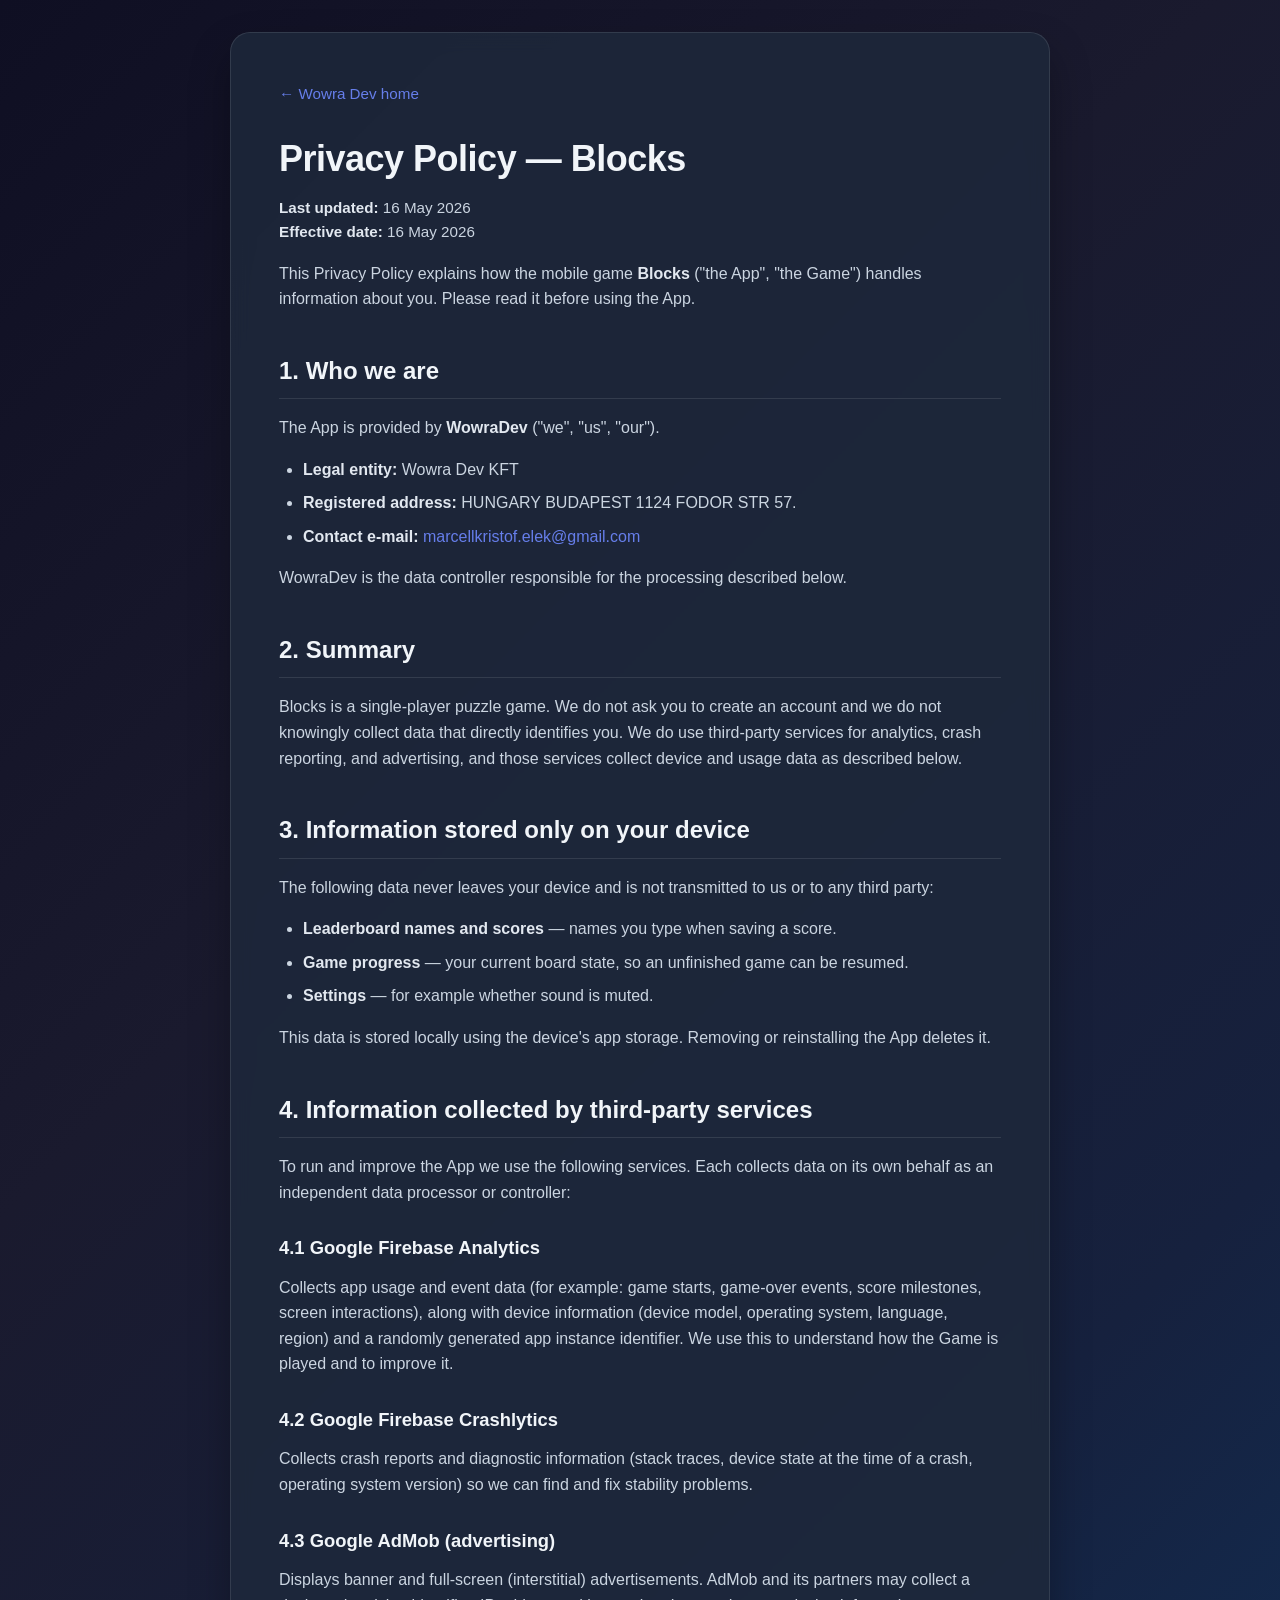
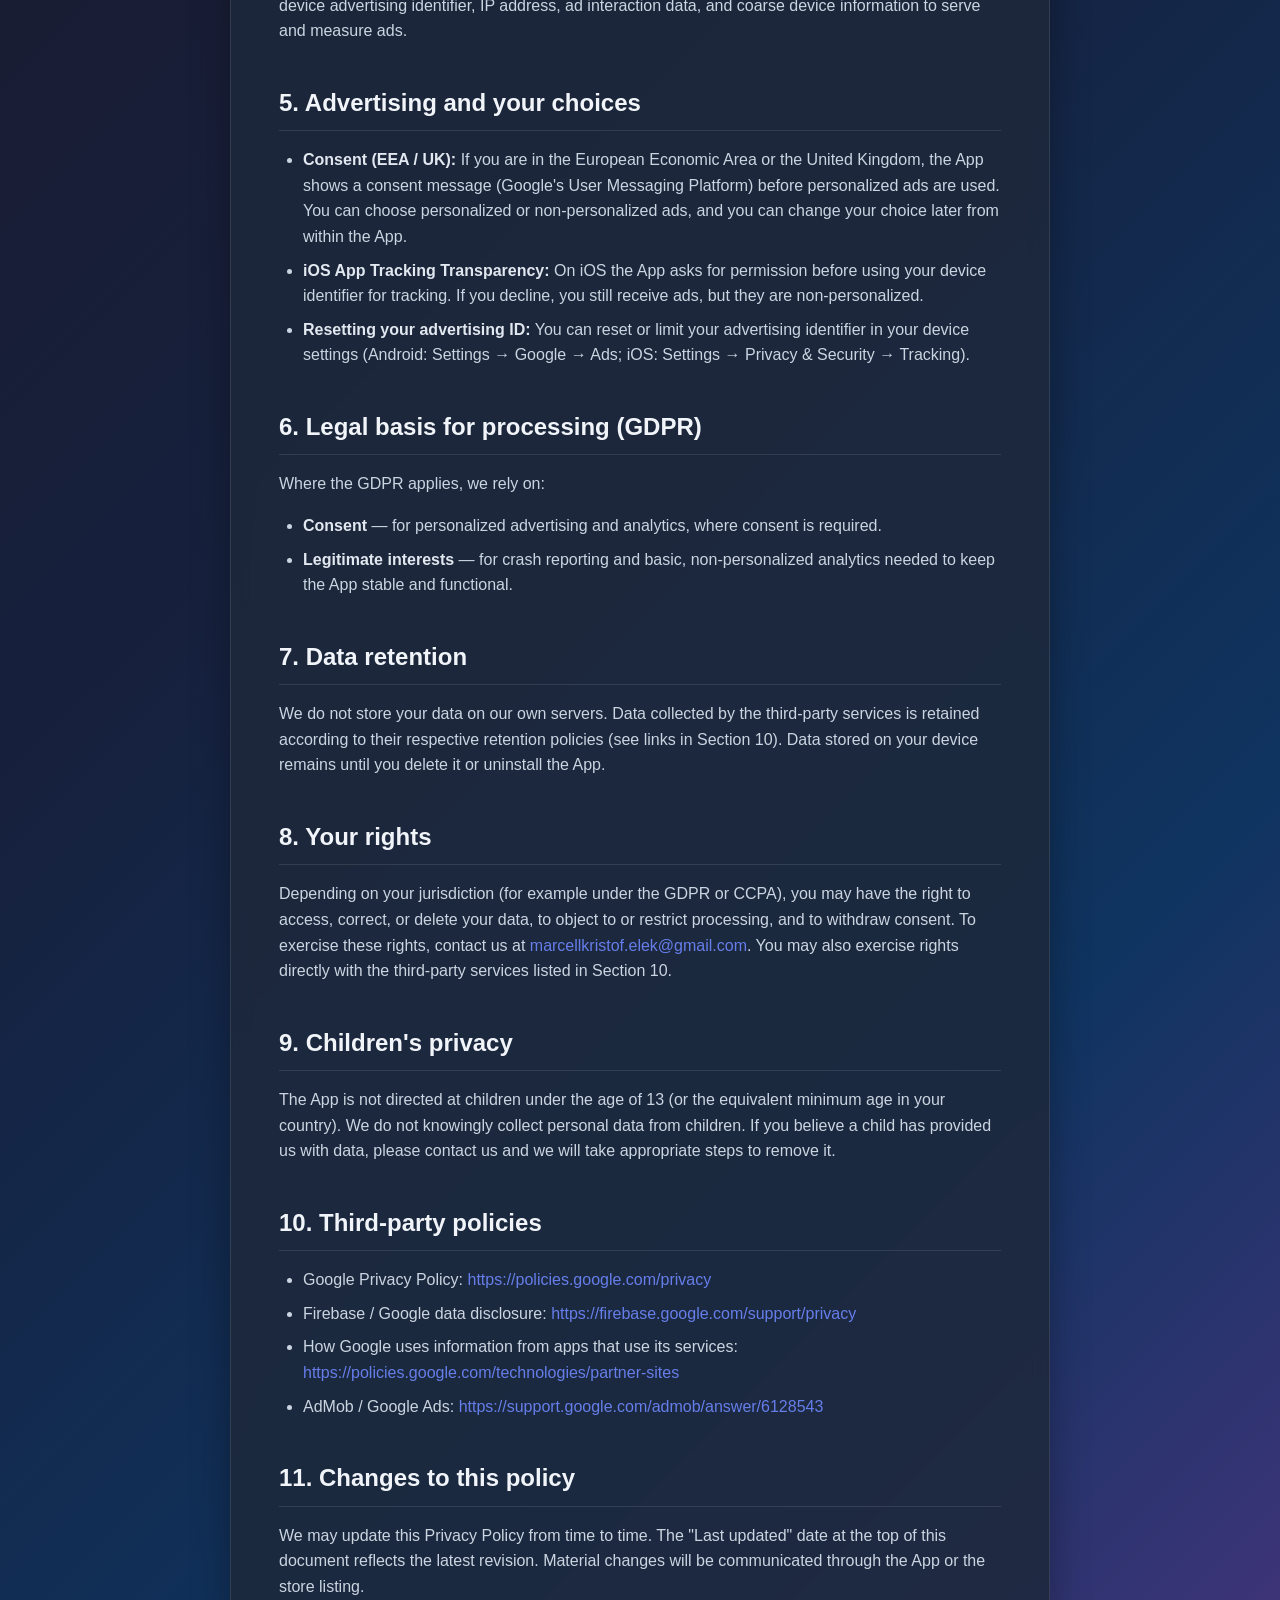
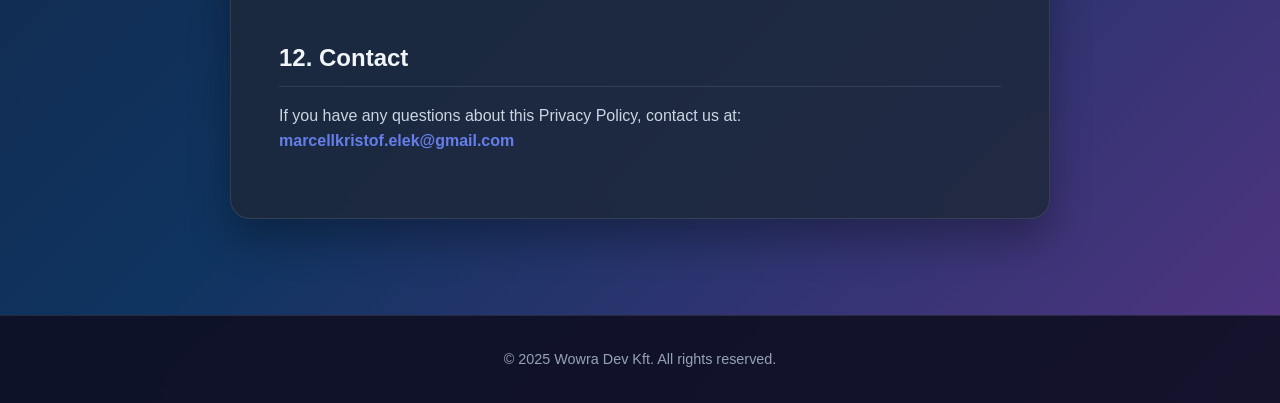
==== privacy/index.html @ 829a60f2 "Add Blocks privacy policy page at /privacy/ Co-Authored-By: Claude Opus 4.7 (1M context) <noreply@an" ====
<!DOCTYPE html>
<html lang="en">
<head>
    <meta charset="UTF-8">
    <meta name="viewport" content="width=device-width, initial-scale=1.0">
    <title>Privacy Policy — Blocks | Wowra Dev</title>
    <meta name="description" content="Privacy Policy for Blocks, a single-player block puzzle game by WowraDev.">
    <link rel="stylesheet" href="../styles.css">
</head>
<body>
    <main class="container">
        <article class="legal">
            <a href="../" class="back-link">&larr; Wowra Dev home</a>

            <h1>Privacy Policy — Blocks</h1>
            <p class="policy-meta">
                <span><strong>Last updated:</strong> 16 May 2026</span>
                <span><strong>Effective date:</strong> 16 May 2026</span>
            </p>

            <p>This Privacy Policy explains how the mobile game <strong>Blocks</strong> ("the App", "the Game") handles information about you. Please read it before using the App.</p>

            <section>
                <h2>1. Who we are</h2>
                <p>The App is provided by <strong>WowraDev</strong> ("we", "us", "our").</p>
                <ul>
                    <li><strong>Legal entity:</strong> Wowra Dev KFT</li>
                    <li><strong>Registered address:</strong> HUNGARY BUDAPEST 1124 FODOR STR 57.</li>
                    <li><strong>Contact e-mail:</strong> <a href="mailto:marcellkristof.elek@gmail.com">marcellkristof.elek@gmail.com</a></li>
                </ul>
                <p>WowraDev is the data controller responsible for the processing described below.</p>
            </section>

            <section>
                <h2>2. Summary</h2>
                <p>Blocks is a single-player puzzle game. We do not ask you to create an account and we do not knowingly collect data that directly identifies you. We do use third-party services for analytics, crash reporting, and advertising, and those services collect device and usage data as described below.</p>
            </section>

            <section>
                <h2>3. Information stored only on your device</h2>
                <p>The following data never leaves your device and is not transmitted to us or to any third party:</p>
                <ul>
                    <li><strong>Leaderboard names and scores</strong> — names you type when saving a score.</li>
                    <li><strong>Game progress</strong> — your current board state, so an unfinished game can be resumed.</li>
                    <li><strong>Settings</strong> — for example whether sound is muted.</li>
                </ul>
                <p>This data is stored locally using the device's app storage. Removing or reinstalling the App deletes it.</p>
            </section>

            <section>
                <h2>4. Information collected by third-party services</h2>
                <p>To run and improve the App we use the following services. Each collects data on its own behalf as an independent data processor or controller:</p>

                <h3>4.1 Google Firebase Analytics</h3>
                <p>Collects app usage and event data (for example: game starts, game-over events, score milestones, screen interactions), along with device information (device model, operating system, language, region) and a randomly generated app instance identifier. We use this to understand how the Game is played and to improve it.</p>

                <h3>4.2 Google Firebase Crashlytics</h3>
                <p>Collects crash reports and diagnostic information (stack traces, device state at the time of a crash, operating system version) so we can find and fix stability problems.</p>

                <h3>4.3 Google AdMob (advertising)</h3>
                <p>Displays banner and full-screen (interstitial) advertisements. AdMob and its partners may collect a device advertising identifier, IP address, ad interaction data, and coarse device information to serve and measure ads.</p>
            </section>

            <section>
                <h2>5. Advertising and your choices</h2>
                <ul>
                    <li><strong>Consent (EEA / UK):</strong> If you are in the European Economic Area or the United Kingdom, the App shows a consent message (Google's User Messaging Platform) before personalized ads are used. You can choose personalized or non-personalized ads, and you can change your choice later from within the App.</li>
                    <li><strong>iOS App Tracking Transparency:</strong> On iOS the App asks for permission before using your device identifier for tracking. If you decline, you still receive ads, but they are non-personalized.</li>
                    <li><strong>Resetting your advertising ID:</strong> You can reset or limit your advertising identifier in your device settings (Android: Settings → Google → Ads; iOS: Settings → Privacy &amp; Security → Tracking).</li>
                </ul>
            </section>

            <section>
                <h2>6. Legal basis for processing (GDPR)</h2>
                <p>Where the GDPR applies, we rely on:</p>
                <ul>
                    <li><strong>Consent</strong> — for personalized advertising and analytics, where consent is required.</li>
                    <li><strong>Legitimate interests</strong> — for crash reporting and basic, non-personalized analytics needed to keep the App stable and functional.</li>
                </ul>
            </section>

            <section>
                <h2>7. Data retention</h2>
                <p>We do not store your data on our own servers. Data collected by the third-party services is retained according to their respective retention policies (see links in Section 10). Data stored on your device remains until you delete it or uninstall the App.</p>
            </section>

            <section>
                <h2>8. Your rights</h2>
                <p>Depending on your jurisdiction (for example under the GDPR or CCPA), you may have the right to access, correct, or delete your data, to object to or restrict processing, and to withdraw consent. To exercise these rights, contact us at <a href="mailto:marcellkristof.elek@gmail.com">marcellkristof.elek@gmail.com</a>. You may also exercise rights directly with the third-party services listed in Section 10.</p>
            </section>

            <section>
                <h2>9. Children's privacy</h2>
                <p>The App is not directed at children under the age of 13 (or the equivalent minimum age in your country). We do not knowingly collect personal data from children. If you believe a child has provided us with data, please contact us and we will take appropriate steps to remove it.</p>
            </section>

            <section>
                <h2>10. Third-party policies</h2>
                <ul>
                    <li>Google Privacy Policy: <a href="https://policies.google.com/privacy" target="_blank" rel="noopener">https://policies.google.com/privacy</a></li>
                    <li>Firebase / Google data disclosure: <a href="https://firebase.google.com/support/privacy" target="_blank" rel="noopener">https://firebase.google.com/support/privacy</a></li>
                    <li>How Google uses information from apps that use its services: <a href="https://policies.google.com/technologies/partner-sites" target="_blank" rel="noopener">https://policies.google.com/technologies/partner-sites</a></li>
                    <li>AdMob / Google Ads: <a href="https://support.google.com/admob/answer/6128543" target="_blank" rel="noopener">https://support.google.com/admob/answer/6128543</a></li>
                </ul>
            </section>

            <section>
                <h2>11. Changes to this policy</h2>
                <p>We may update this Privacy Policy from time to time. The "Last updated" date at the top of this document reflects the latest revision. Material changes will be communicated through the App or the store listing.</p>
            </section>

            <section>
                <h2>12. Contact</h2>
                <p>If you have any questions about this Privacy Policy, contact us at:<br>
                <strong><a href="mailto:marcellkristof.elek@gmail.com">marcellkristof.elek@gmail.com</a></strong></p>
            </section>
        </article>
    </main>

    <footer class="footer">
        <p>&copy; 2025 Wowra Dev Kft. All rights reserved.</p>
    </footer>
</body>
</html>
---- styles.css ----
/* Reset and base styles */
* {
    margin: 0;
    padding: 0;
    box-sizing: border-box;
}

body {
    font-family: -apple-system, BlinkMacSystemFont, 'Segoe UI', Roboto, Oxygen, Ubuntu, Cantarell, sans-serif;
    background: linear-gradient(135deg, #0f0f23 0%, #1a1a2e 25%, #16213e 50%, #0f3460 75%, #533483 100%);
    min-height: 100vh;
    color: #e2e8f0;
    line-height: 1.6;
}

.container {
    max-width: 1200px;
    margin: 0 auto;
    padding: 2rem;
}

.logo-container {
    background: rgba(30, 41, 59, 0.9);
    padding: 3rem 2rem;
    border-radius: 20px;
    box-shadow: 0 20px 40px rgba(0, 0, 0, 0.3);
    backdrop-filter: blur(10px);
    max-width: 500px;
    margin: 0 auto;
}

.logo {
    width: 120px;
    height: 120px;
    margin-bottom: 1.5rem;
    border-radius: 50%;
    object-fit: contain;
    background: #334155;
    padding: 20px;
    box-shadow: 0 8px 16px rgba(0, 0, 0, 0.3);
}

h1 {
    font-size: 2.5rem;
    font-weight: 700;
    color: #f1f5f9;
    margin-bottom: 0.5rem;
    letter-spacing: -0.5px;
}

.tagline {
    font-size: 1.1rem;
    color: #94a3b8;
    font-weight: 400;
    margin-top: 0.5rem;
}

/* Responsive design */
@media (max-width: 768px) {
    .container {
        padding: 1rem;
    }
    
    .logo-container {
        padding: 2rem 1.5rem;
        margin: 1rem;
    }
    
    h1 {
        font-size: 2rem;
    }
    
    .logo {
        width: 100px;
        height: 100px;
    }
}

@media (max-width: 480px) {
    h1 {
        font-size: 1.75rem;
    }
    
    .tagline {
        font-size: 1rem;
    }
    
    .logo {
        width: 80px;
        height: 80px;
        padding: 15px;
    }
}

/* Hero Section */
.hero {
    text-align: center;
    margin-bottom: 4rem;
}

.hero-description {
    font-size: 1.2rem;
    color: #cbd5e1;
    margin: 1.5rem 0 2rem 0;
    max-width: 600px;
    margin-left: auto;
    margin-right: auto;
}

.cta-buttons {
    display: flex;
    gap: 1rem;
    justify-content: center;
    flex-wrap: wrap;
    margin-top: 2rem;
}

.btn {
    padding: 12px 24px;
    border: none;
    border-radius: 8px;
    font-size: 1rem;
    font-weight: 600;
    cursor: pointer;
    transition: all 0.3s ease;
    text-decoration: none;
    display: inline-block;
}

.btn-primary {
    background: linear-gradient(135deg, #667eea 0%, #764ba2 100%);
    color: white;
}

.btn-primary:hover {
    transform: translateY(-2px);
    box-shadow: 0 8px 20px rgba(102, 126, 234, 0.4);
}

.btn-secondary {
    background: transparent;
    color: #e2e8f0;
    border: 2px solid #e2e8f0;
}

.btn-secondary:hover {
    background: #e2e8f0;
    color: #1a1a2e;
    transform: translateY(-2px);
}

/* Services Section */
.services {
    margin: 4rem 0;
    text-align: center;
}

.services h2 {
    font-size: 2.5rem;
    color: #f1f5f9;
    margin-bottom: 3rem;
    font-weight: 700;
}

.services-grid {
    display: grid;
    grid-template-columns: repeat(auto-fit, minmax(280px, 1fr));
    gap: 2rem;
    margin-top: 2rem;
}

.service-card {
    background: rgba(30, 41, 59, 0.8);
    padding: 2rem;
    border-radius: 16px;
    border: 1px solid rgba(255, 255, 255, 0.1);
    transition: all 0.3s ease;
    backdrop-filter: blur(10px);
}

.service-card:hover {
    transform: translateY(-5px);
    box-shadow: 0 20px 40px rgba(0, 0, 0, 0.3);
    border-color: rgba(102, 126, 234, 0.5);
}

.service-icon {
    font-size: 3rem;
    margin-bottom: 1rem;
}

.service-card h3 {
    color: #f1f5f9;
    font-size: 1.5rem;
    margin-bottom: 1rem;
    font-weight: 600;
}

.service-card p {
    color: #94a3b8;
    line-height: 1.6;
}

/* About Section */
.about {
    margin: 4rem 0;
    text-align: center;
}

.about h2 {
    font-size: 2.5rem;
    color: #f1f5f9;
    margin-bottom: 3rem;
    font-weight: 700;
}

.about-content {
    display: grid;
    grid-template-columns: 1fr 1fr;
    gap: 3rem;
    align-items: center;
    text-align: left;
}

.about-text p {
    color: #cbd5e1;
    font-size: 1.1rem;
    margin-bottom: 1.5rem;
    line-height: 1.7;
}

.stats {
    display: flex;
    flex-direction: column;
    gap: 2rem;
}

.stat {
    text-align: center;
    padding: 1.5rem;
    background: rgba(30, 41, 59, 0.8);
    border-radius: 12px;
    border: 1px solid rgba(255, 255, 255, 0.1);
}

.stat h3 {
    font-size: 2.5rem;
    color: #667eea;
    font-weight: 700;
    margin-bottom: 0.5rem;
}

.stat p {
    color: #94a3b8;
    font-size: 1rem;
}

/* Contact Section */
.contact {
    margin: 4rem 0;
    text-align: center;
}

.contact h2 {
    font-size: 2.5rem;
    color: #f1f5f9;
    margin-bottom: 1rem;
    font-weight: 700;
}

.contact-description {
    color: #cbd5e1;
    font-size: 1.2rem;
    margin-bottom: 3rem;
    max-width: 600px;
    margin-left: auto;
    margin-right: auto;
}

.contact-info {
    display: grid;
    grid-template-columns: repeat(auto-fit, minmax(250px, 1fr));
    gap: 2rem;
    margin-top: 2rem;
}

.contact-item {
    display: flex;
    align-items: center;
    gap: 1rem;
    padding: 1.5rem;
    background: rgba(30, 41, 59, 0.8);
    border-radius: 12px;
    border: 1px solid rgba(255, 255, 255, 0.1);
    text-align: left;
    transition: all 0.3s ease;
}

.contact-item:hover {
    transform: translateY(-3px);
    box-shadow: 0 10px 25px rgba(0, 0, 0, 0.2);
}

.contact-icon {
    font-size: 2rem;
    min-width: 60px;
    text-align: center;
}

.contact-item h4 {
    color: #f1f5f9;
    font-size: 1.2rem;
    margin-bottom: 0.5rem;
    font-weight: 600;
}

.contact-item p {
    color: #94a3b8;
    margin: 0;
}

/* Responsive Design Updates */
@media (max-width: 768px) {
    .about-content {
        grid-template-columns: 1fr;
        text-align: center;
    }
    
    .stats {
        flex-direction: row;
        justify-content: space-around;
    }
    
    .cta-buttons {
        flex-direction: column;
        align-items: center;
    }
    
    .btn {
        width: 200px;
    }
    
    .services h2,
    .about h2,
    .contact h2 {
        font-size: 2rem;
    }
}

@media (max-width: 480px) {
    .stats {
        flex-direction: column;
    }
    
    .contact-info {
        grid-template-columns: 1fr;
    }
    
    .contact-item {
        text-align: center;
        flex-direction: column;
    }
}

/* Footer */
.footer {
    background: rgba(15, 15, 35, 0.9);
    border-top: 1px solid rgba(255, 255, 255, 0.1);
    padding: 2rem 0;
    text-align: center;
    margin-top: 4rem;
    backdrop-filter: blur(10px);
}

.footer p {
    color: #94a3b8;
    font-size: 0.9rem;
    margin: 0;
}

/* Legal / Privacy Policy page */
.legal {
    max-width: 820px;
    margin: 0 auto;
    background: rgba(30, 41, 59, 0.85);
    padding: 3rem;
    border-radius: 20px;
    border: 1px solid rgba(255, 255, 255, 0.1);
    box-shadow: 0 20px 40px rgba(0, 0, 0, 0.3);
    backdrop-filter: blur(10px);
}

.back-link {
    display: inline-block;
    margin-bottom: 1.5rem;
    color: #94a3b8;
    font-size: 0.95rem;
    text-decoration: none;
    transition: color 0.3s ease;
}

.back-link:hover {
    color: #667eea;
}

.legal h1 {
    font-size: 2.25rem;
    margin-bottom: 0.5rem;
}

.policy-meta {
    color: #94a3b8;
    font-size: 0.95rem;
    margin-bottom: 2rem;
}

.policy-meta span {
    display: block;
}

.legal h2 {
    color: #f1f5f9;
    font-size: 1.5rem;
    font-weight: 600;
    margin: 2.5rem 0 1rem;
    padding-bottom: 0.5rem;
    border-bottom: 1px solid rgba(255, 255, 255, 0.1);
}

.legal h3 {
    color: #f1f5f9;
    font-size: 1.15rem;
    font-weight: 600;
    margin: 1.75rem 0 0.75rem;
}

.legal p {
    color: #cbd5e1;
    margin-bottom: 1rem;
}

.legal ul {
    margin: 0 0 1rem 1.5rem;
    color: #cbd5e1;
}

.legal li {
    margin-bottom: 0.5rem;
}

.legal strong {
    color: #e2e8f0;
}

.legal a {
    color: #667eea;
    text-decoration: none;
    word-break: break-word;
}

.legal a:hover {
    text-decoration: underline;
}

@media (max-width: 768px) {
    .legal {
        padding: 2rem 1.5rem;
    }

    .legal h1 {
        font-size: 1.75rem;
    }
}
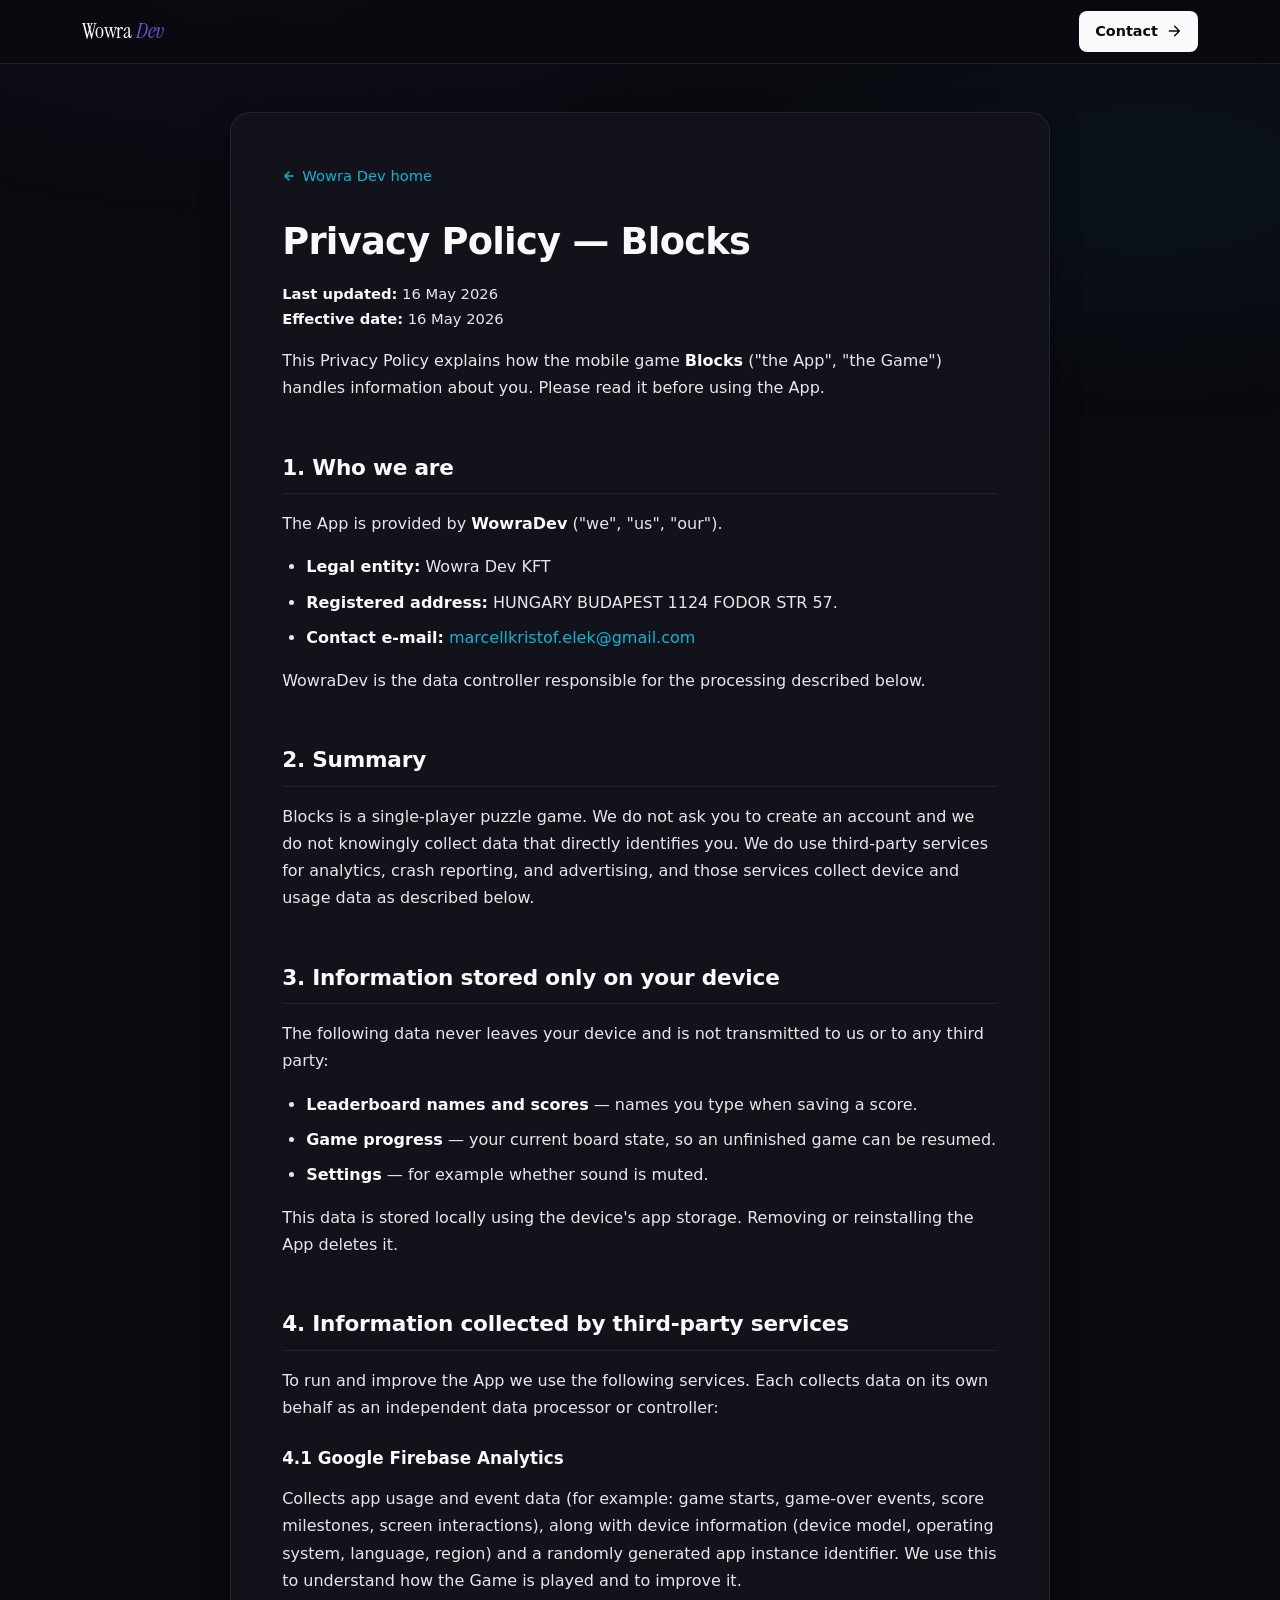
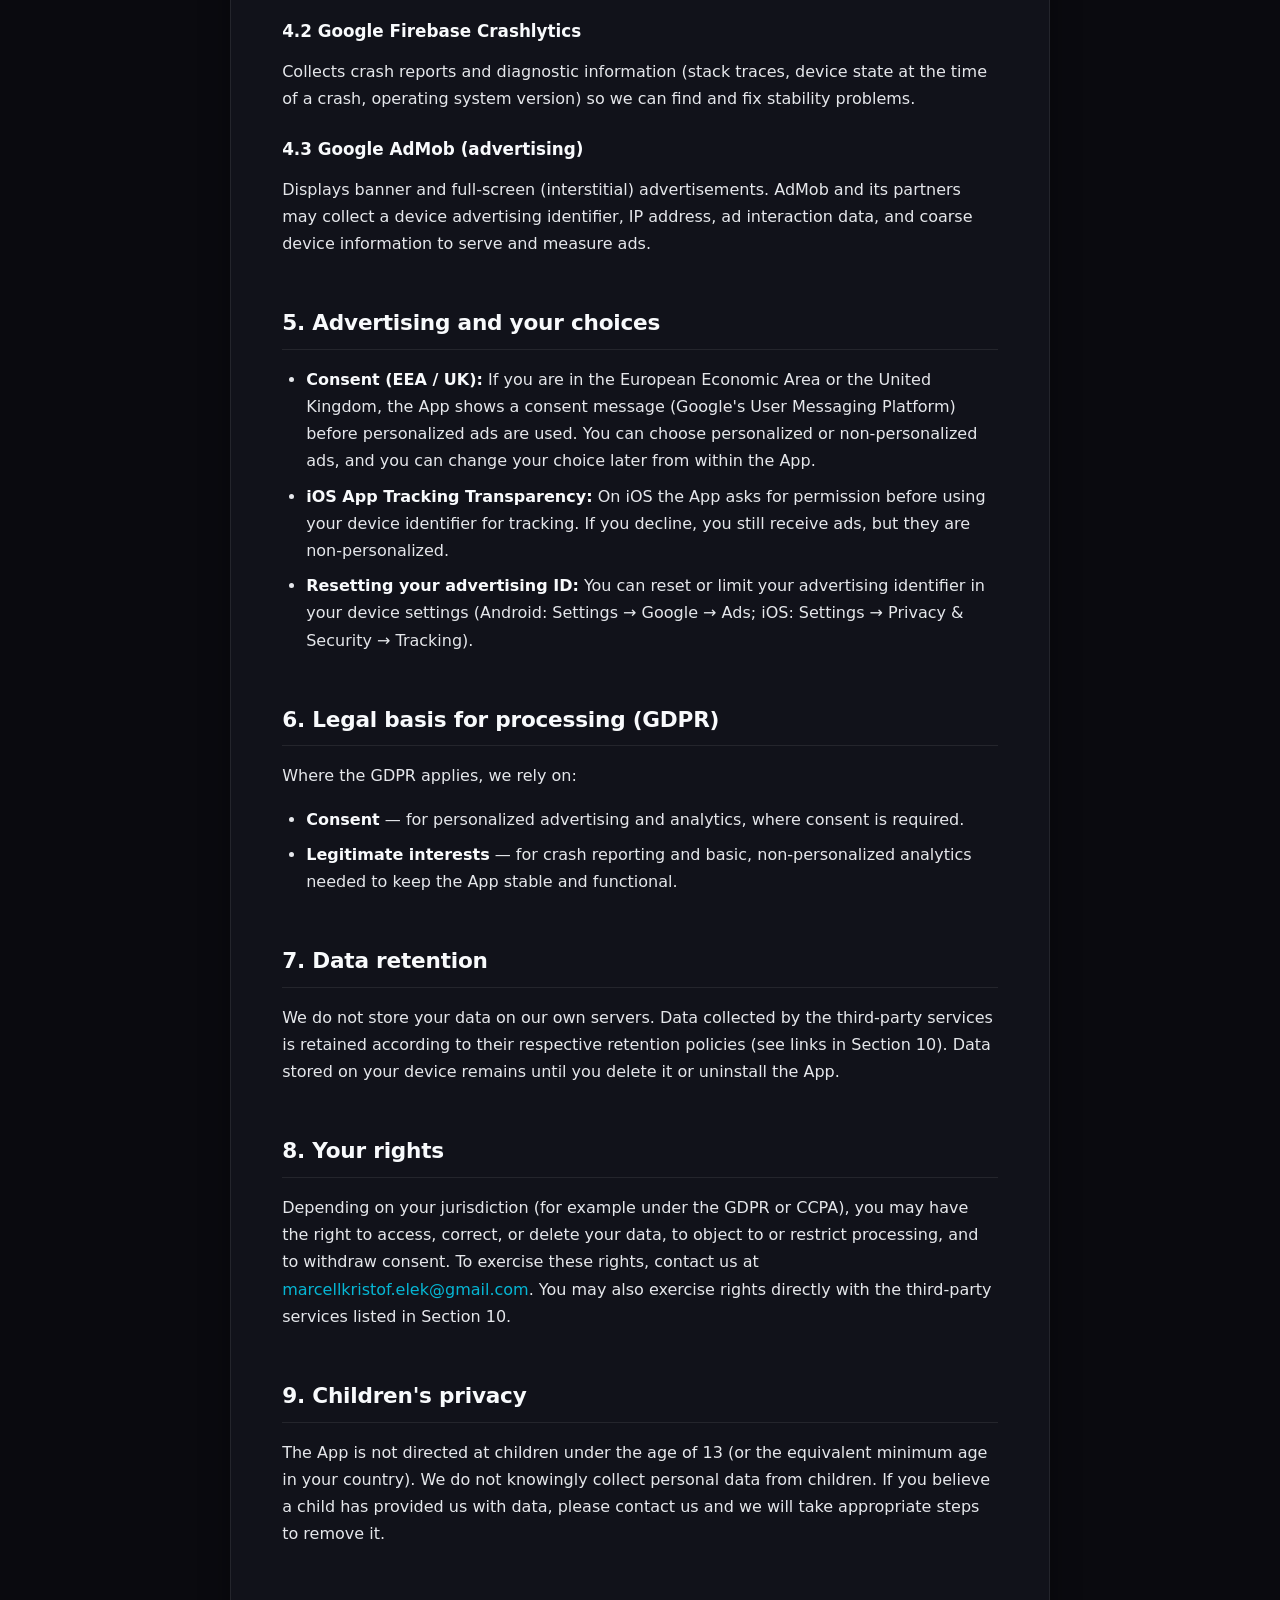
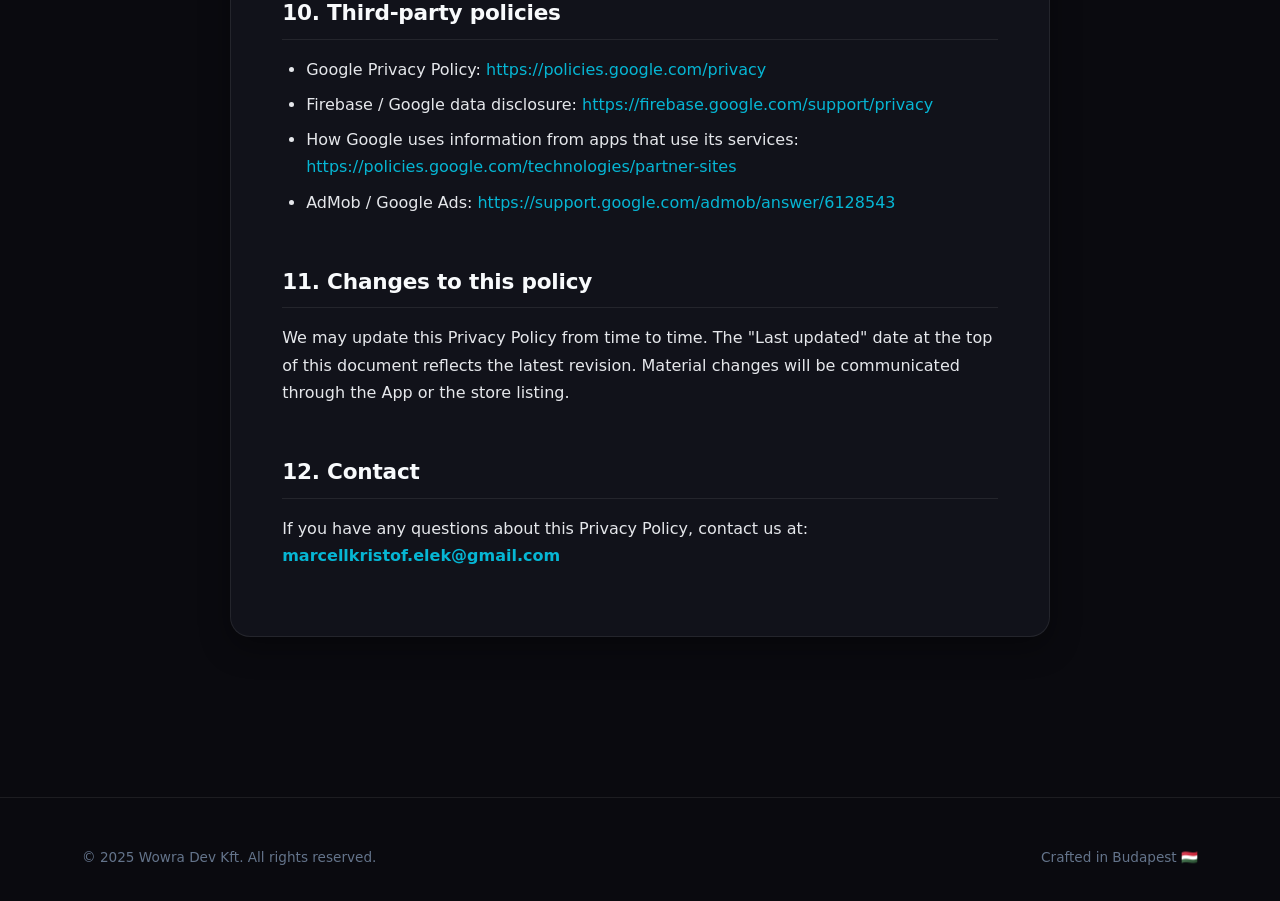
==== commit c11198f0: "redesign" ====
--- a/privacy/index.html
+++ b/privacy/index.html
@@ -5,12 +5,31 @@
     <meta name="viewport" content="width=device-width, initial-scale=1.0">
     <title>Privacy Policy — Blocks | Wowra Dev</title>
     <meta name="description" content="Privacy Policy for Blocks, a single-player block puzzle game by WowraDev.">
+    <link rel="preconnect" href="https://fonts.googleapis.com">
+    <link rel="preconnect" href="https://fonts.gstatic.com" crossorigin>
     <link rel="stylesheet" href="../styles.css">
 </head>
 <body>
-    <main class="container">
+    <div class="bg-grid" aria-hidden="true"></div>
+
+    <header class="nav scrolled" id="nav">
+        <div class="nav-inner">
+            <a href="../" class="brand" aria-label="Wowra Dev home">
+                Wowra <em>Dev</em>
+            </a>
+            <a class="nav-cta" href="../#contact">
+                Contact
+                <svg class="btn-icon" viewBox="0 0 24 24" fill="none" stroke="currentColor" stroke-width="2.2" stroke-linecap="round" stroke-linejoin="round" aria-hidden="true"><path d="M5 12h14M13 5l7 7-7 7"/></svg>
+            </a>
+        </div>
+    </header>
+
+    <main class="legal-wrap container">
         <article class="legal">
-            <a href="../" class="back-link">&larr; Wowra Dev home</a>
+            <a href="../" class="back-link">
+                <svg width="14" height="14" viewBox="0 0 24 24" fill="none" stroke="currentColor" stroke-width="2.4" stroke-linecap="round" stroke-linejoin="round" aria-hidden="true"><path d="M19 12H5M12 19l-7-7 7-7"/></svg>
+                Wowra Dev home
+            </a>
 
             <h1>Privacy Policy — Blocks</h1>
             <p class="policy-meta">
@@ -118,7 +137,12 @@
     </main>
 
     <footer class="footer">
-        <p>&copy; 2025 Wowra Dev Kft. All rights reserved.</p>
+        <div class="container">
+            <div class="footer-bottom" style="border: 0; padding-top: 0;">
+                <span>&copy; 2025 Wowra Dev Kft. All rights reserved.</span>
+                <span>Crafted in Budapest 🇭🇺</span>
+            </div>
+        </div>
     </footer>
 </body>
 </html>
--- a/styles.css
+++ b/styles.css
@@ -1,417 +1,896 @@
-/* Reset and base styles */
-* {
+/* =============================================================
+   Wowra Dev — Editorial Design System
+   ============================================================= */
+
+@import url('https://fonts.googleapis.com/css2?family=Instrument+Serif:ital@0;1&display=swap');
+
+/* ---------- Design tokens ---------- */
+:root {
+    /* Surface scale */
+    --bg: #0a0a0f;
+    --bg-elev: #0e0f17;
+    --surface: #11121a;
+    --surface-2: #161823;
+    --border: rgba(255, 255, 255, 0.08);
+    --border-strong: rgba(255, 255, 255, 0.14);
+
+    /* Text scale */
+    --text: #e5e7eb;
+    --text-strong: #f8fafc;
+    --text-muted: #94a3b8;
+    --text-dim: #64748b;
+
+    /* Accent */
+    --accent: #8b5cf6;
+    --accent-2: #06b6d4;
+    --accent-grad: linear-gradient(135deg, #8b5cf6 0%, #06b6d4 100%);
+    --accent-grad-soft: linear-gradient(135deg, rgba(139, 92, 246, 0.18), rgba(6, 182, 212, 0.18));
+    --accent-glow: 0 0 40px rgba(139, 92, 246, 0.35);
+
+    /* Spacing */
+    --space-1: 0.25rem;
+    --space-2: 0.5rem;
+    --space-3: 0.75rem;
+    --space-4: 1rem;
+    --space-5: 1.5rem;
+    --space-6: 2rem;
+    --space-7: 3rem;
+    --space-8: 4rem;
+    --space-9: 6rem;
+
+    /* Radius */
+    --radius-sm: 8px;
+    --radius: 14px;
+    --radius-lg: 20px;
+    --radius-pill: 999px;
+
+    /* Shadow */
+    --shadow-sm: 0 2px 6px rgba(0, 0, 0, 0.25);
+    --shadow: 0 10px 30px rgba(0, 0, 0, 0.35);
+    --shadow-lg: 0 30px 60px rgba(0, 0, 0, 0.45);
+
+    /* Typography */
+    --font-sans: ui-sans-serif, system-ui, -apple-system, "Segoe UI", Roboto,
+        "Helvetica Neue", Arial, sans-serif;
+    --font-serif: "Instrument Serif", "Iowan Old Style", "Palatino Linotype",
+        Palatino, Georgia, "Times New Roman", serif;
+    --font-mono: ui-monospace, SFMono-Regular, "JetBrains Mono", Menlo, Consolas, monospace;
+
+    /* Layout */
+    --container: 1180px;
+    --nav-h: 64px;
+}
+
+/* ---------- Reset ---------- */
+*,
+*::before,
+*::after {
+    box-sizing: border-box;
     margin: 0;
     padding: 0;
-    box-sizing: border-box;
+}
+
+html {
+    scroll-behavior: smooth;
 }
 
 body {
-    font-family: -apple-system, BlinkMacSystemFont, 'Segoe UI', Roboto, Oxygen, Ubuntu, Cantarell, sans-serif;
-    background: linear-gradient(135deg, #0f0f23 0%, #1a1a2e 25%, #16213e 50%, #0f3460 75%, #533483 100%);
+    font-family: var(--font-sans);
+    background: var(--bg);
+    color: var(--text);
+    line-height: 1.65;
+    -webkit-font-smoothing: antialiased;
+    -moz-osx-font-smoothing: grayscale;
+    text-rendering: optimizeLegibility;
+    overflow-x: hidden;
     min-height: 100vh;
-    color: #e2e8f0;
-    line-height: 1.6;
-}
-
+}
+
+img,
+svg {
+    display: block;
+    max-width: 100%;
+}
+
+a {
+    color: inherit;
+    text-decoration: none;
+}
+
+button {
+    font-family: inherit;
+    cursor: pointer;
+    border: none;
+    background: none;
+    color: inherit;
+}
+
+::selection {
+    background: rgba(139, 92, 246, 0.35);
+    color: var(--text-strong);
+}
+
+/* ---------- Decorative background ---------- */
+.bg-grid {
+    position: fixed;
+    inset: 0;
+    z-index: -2;
+    background:
+        radial-gradient(ellipse 70% 50% at 20% -10%, rgba(139, 92, 246, 0.08), transparent 70%),
+        radial-gradient(ellipse 60% 40% at 90% 20%, rgba(6, 182, 212, 0.05), transparent 70%);
+    pointer-events: none;
+}
+
+/* ---------- Layout ---------- */
 .container {
-    max-width: 1200px;
+    width: 100%;
+    max-width: var(--container);
     margin: 0 auto;
-    padding: 2rem;
-}
-
-.logo-container {
-    background: rgba(30, 41, 59, 0.9);
-    padding: 3rem 2rem;
-    border-radius: 20px;
-    box-shadow: 0 20px 40px rgba(0, 0, 0, 0.3);
-    backdrop-filter: blur(10px);
-    max-width: 500px;
-    margin: 0 auto;
-}
-
-.logo {
-    width: 120px;
-    height: 120px;
-    margin-bottom: 1.5rem;
-    border-radius: 50%;
-    object-fit: contain;
-    background: #334155;
-    padding: 20px;
-    box-shadow: 0 8px 16px rgba(0, 0, 0, 0.3);
-}
-
-h1 {
-    font-size: 2.5rem;
-    font-weight: 700;
-    color: #f1f5f9;
-    margin-bottom: 0.5rem;
-    letter-spacing: -0.5px;
-}
-
-.tagline {
-    font-size: 1.1rem;
-    color: #94a3b8;
-    font-weight: 400;
-    margin-top: 0.5rem;
-}
-
-/* Responsive design */
-@media (max-width: 768px) {
-    .container {
-        padding: 1rem;
-    }
-    
-    .logo-container {
-        padding: 2rem 1.5rem;
-        margin: 1rem;
-    }
-    
-    h1 {
-        font-size: 2rem;
-    }
-    
-    .logo {
-        width: 100px;
-        height: 100px;
-    }
-}
-
-@media (max-width: 480px) {
-    h1 {
-        font-size: 1.75rem;
-    }
-    
-    .tagline {
-        font-size: 1rem;
-    }
-    
-    .logo {
-        width: 80px;
-        height: 80px;
-        padding: 15px;
-    }
-}
-
-/* Hero Section */
-.hero {
-    text-align: center;
-    margin-bottom: 4rem;
-}
-
-.hero-description {
-    font-size: 1.2rem;
-    color: #cbd5e1;
-    margin: 1.5rem 0 2rem 0;
-    max-width: 600px;
+    padding: 0 var(--space-6);
+}
+
+.section {
+    padding: var(--space-9) 0;
+    position: relative;
+}
+
+.section-head {
+    display: grid;
+    grid-template-columns: 1.1fr 1fr;
+    gap: var(--space-7);
+    align-items: end;
+    margin-bottom: var(--space-8);
+}
+
+.section-head--center {
+    grid-template-columns: 1fr;
+    max-width: 720px;
     margin-left: auto;
     margin-right: auto;
-}
-
-.cta-buttons {
+    text-align: center;
+}
+
+.section-label {
+    display: inline-flex;
+    align-items: center;
+    gap: var(--space-3);
+    font-family: var(--font-mono);
+    font-size: 0.78rem;
+    font-weight: 500;
+    letter-spacing: 0.14em;
+    text-transform: uppercase;
+    color: var(--text-muted);
+    margin-bottom: var(--space-4);
+}
+
+.section-label::before {
+    content: "";
+    width: 28px;
+    height: 1px;
+    background: currentColor;
+    opacity: 0.6;
+}
+
+.section-label .num {
+    color: var(--text-strong);
+}
+
+.section h2 {
+    font-family: var(--font-serif);
+    font-size: clamp(2.2rem, 4.5vw, 3.4rem);
+    line-height: 1.05;
+    color: var(--text-strong);
+    font-weight: 400;
+    letter-spacing: -0.015em;
+}
+
+.section h2 em {
+    font-style: italic;
+    color: var(--text);
+}
+
+.section-head p {
+    color: var(--text-muted);
+    font-size: 1.05rem;
+    line-height: 1.7;
+    max-width: 46ch;
+}
+
+.section-head--center p {
+    margin-left: auto;
+    margin-right: auto;
+    margin-top: var(--space-3);
+}
+
+/* ---------- Navigation ---------- */
+.nav {
+    position: fixed;
+    top: 0;
+    left: 0;
+    right: 0;
+    z-index: 50;
+    height: var(--nav-h);
     display: flex;
-    gap: 1rem;
+    align-items: center;
+    background: rgba(10, 10, 15, 0.6);
+    border-bottom: 1px solid transparent;
+    backdrop-filter: blur(14px) saturate(140%);
+    -webkit-backdrop-filter: blur(14px) saturate(140%);
+    transition: border-color 0.25s ease, background-color 0.25s ease;
+}
+
+.nav.scrolled {
+    background: rgba(10, 10, 15, 0.85);
+    border-bottom-color: var(--border);
+}
+
+.nav-inner {
+    width: 100%;
+    max-width: var(--container);
+    margin: 0 auto;
+    padding: 0 var(--space-6);
+    display: flex;
+    align-items: center;
+    justify-content: space-between;
+    gap: var(--space-5);
+}
+
+.brand {
+    display: inline-flex;
+    align-items: baseline;
+    gap: 4px;
+    font-family: var(--font-serif);
+    font-size: 1.35rem;
+    font-weight: 400;
+    color: var(--text-strong);
+    letter-spacing: -0.01em;
+    line-height: 1;
+}
+
+.brand em {
+    font-style: italic;
+    color: var(--accent);
+    opacity: 0.85;
+}
+
+.nav-links {
+    display: flex;
+    align-items: center;
+    gap: var(--space-2);
+    list-style: none;
+}
+
+.nav-links a {
+    display: inline-block;
+    padding: 8px 14px;
+    border-radius: var(--radius-sm);
+    color: var(--text-muted);
+    font-size: 0.92rem;
+    font-weight: 500;
+    transition: color 0.2s ease, background-color 0.2s ease;
+}
+
+.nav-links a:hover,
+.nav-links a.active {
+    color: var(--text-strong);
+    background: rgba(255, 255, 255, 0.04);
+}
+
+.nav-cta {
+    display: inline-flex;
+    align-items: center;
+    gap: 8px;
+    padding: 9px 16px;
+    background: var(--text-strong);
+    color: var(--bg);
+    border-radius: var(--radius-sm);
+    font-weight: 600;
+    font-size: 0.9rem;
+    transition: transform 0.2s ease, box-shadow 0.2s ease;
+}
+
+.nav-cta:hover {
+    transform: translateY(-1px);
+    box-shadow: 0 8px 20px rgba(255, 255, 255, 0.15);
+}
+
+.nav-toggle {
+    display: none;
+    width: 40px;
+    height: 40px;
+    border-radius: 8px;
+    color: var(--text-strong);
+    align-items: center;
     justify-content: center;
+}
+
+.nav-toggle:hover {
+    background: rgba(255, 255, 255, 0.05);
+}
+
+/* ---------- Hero ---------- */
+.hero {
+    padding-top: calc(var(--nav-h) + var(--space-9));
+    padding-bottom: var(--space-9);
+    position: relative;
+}
+
+.hero-meta {
+    display: flex;
+    align-items: center;
+    gap: var(--space-3);
+    font-family: var(--font-mono);
+    font-size: 0.78rem;
+    letter-spacing: 0.14em;
+    text-transform: uppercase;
+    color: var(--text-muted);
+    margin-bottom: var(--space-6);
+}
+
+.hero-meta::before {
+    content: "";
+    width: 28px;
+    height: 1px;
+    background: currentColor;
+    opacity: 0.6;
+}
+
+.hero-meta .sep {
+    opacity: 0.4;
+}
+
+.hero h1 {
+    font-family: var(--font-serif);
+    font-size: clamp(2.8rem, 8vw, 5.6rem);
+    line-height: 1;
+    letter-spacing: -0.02em;
+    color: var(--text-strong);
+    font-weight: 400;
+    max-width: 16ch;
+}
+
+.hero h1 em {
+    font-style: italic;
+    color: var(--accent);
+    opacity: 0.9;
+}
+
+.hero-sub {
+    margin: var(--space-6) 0 0;
+    color: var(--text-muted);
+    font-size: clamp(1.05rem, 1.6vw, 1.22rem);
+    max-width: 56ch;
+    line-height: 1.65;
+}
+
+.hero-cta {
+    display: flex;
+    gap: var(--space-4);
     flex-wrap: wrap;
-    margin-top: 2rem;
+    margin-top: var(--space-7);
+    align-items: center;
 }
 
 .btn {
-    padding: 12px 24px;
-    border: none;
-    border-radius: 8px;
-    font-size: 1rem;
+    display: inline-flex;
+    align-items: center;
+    gap: 8px;
+    padding: 13px 22px;
+    border-radius: 10px;
+    font-size: 0.95rem;
     font-weight: 600;
-    cursor: pointer;
-    transition: all 0.3s ease;
-    text-decoration: none;
-    display: inline-block;
+    transition: transform 0.2s ease, box-shadow 0.2s ease, background-color 0.2s ease;
+    white-space: nowrap;
 }
 
 .btn-primary {
-    background: linear-gradient(135deg, #667eea 0%, #764ba2 100%);
-    color: white;
+    background: var(--text-strong);
+    color: var(--bg);
 }
 
 .btn-primary:hover {
     transform: translateY(-2px);
-    box-shadow: 0 8px 20px rgba(102, 126, 234, 0.4);
-}
-
-.btn-secondary {
-    background: transparent;
-    color: #e2e8f0;
-    border: 2px solid #e2e8f0;
-}
-
-.btn-secondary:hover {
-    background: #e2e8f0;
-    color: #1a1a2e;
+    box-shadow: 0 14px 30px rgba(255, 255, 255, 0.15);
+}
+
+.btn-ghost {
+    background: rgba(255, 255, 255, 0.04);
+    color: var(--text-strong);
+    border: 1px solid var(--border-strong);
+}
+
+.btn-ghost:hover {
+    background: rgba(255, 255, 255, 0.08);
     transform: translateY(-2px);
 }
 
-/* Services Section */
-.services {
-    margin: 4rem 0;
-    text-align: center;
-}
-
-.services h2 {
-    font-size: 2.5rem;
-    color: #f1f5f9;
-    margin-bottom: 3rem;
-    font-weight: 700;
-}
-
+.btn-icon {
+    width: 16px;
+    height: 16px;
+    transition: transform 0.2s ease;
+}
+
+.btn:hover .btn-icon {
+    transform: translateX(3px);
+}
+
+/* Hero stats */
+.hero-stats {
+    display: grid;
+    grid-template-columns: repeat(3, 1fr);
+    gap: 0;
+    margin: var(--space-8) 0 0;
+    border-top: 1px solid var(--border);
+    border-bottom: 1px solid var(--border);
+}
+
+.hero-stat {
+    padding: var(--space-5) var(--space-4);
+    border-right: 1px solid var(--border);
+}
+
+.hero-stat:last-child {
+    border-right: 0;
+}
+
+.hero-stat .n {
+    display: block;
+    font-family: var(--font-serif);
+    font-size: clamp(2rem, 4vw, 2.8rem);
+    font-weight: 400;
+    color: var(--text-strong);
+    letter-spacing: -0.02em;
+    font-variant-numeric: tabular-nums;
+    line-height: 1;
+}
+
+.hero-stat .l {
+    display: block;
+    margin-top: var(--space-2);
+    color: var(--text-muted);
+    font-family: var(--font-mono);
+    font-size: 0.72rem;
+    letter-spacing: 0.12em;
+    text-transform: uppercase;
+}
+
+/* ---------- Services ---------- */
 .services-grid {
     display: grid;
-    grid-template-columns: repeat(auto-fit, minmax(280px, 1fr));
-    gap: 2rem;
-    margin-top: 2rem;
-}
-
-.service-card {
-    background: rgba(30, 41, 59, 0.8);
-    padding: 2rem;
-    border-radius: 16px;
-    border: 1px solid rgba(255, 255, 255, 0.1);
-    transition: all 0.3s ease;
-    backdrop-filter: blur(10px);
-}
-
-.service-card:hover {
-    transform: translateY(-5px);
-    box-shadow: 0 20px 40px rgba(0, 0, 0, 0.3);
-    border-color: rgba(102, 126, 234, 0.5);
-}
-
-.service-icon {
-    font-size: 3rem;
-    margin-bottom: 1rem;
-}
-
-.service-card h3 {
-    color: #f1f5f9;
-    font-size: 1.5rem;
-    margin-bottom: 1rem;
+    grid-template-columns: repeat(auto-fit, minmax(260px, 1fr));
+    gap: var(--space-5);
+}
+
+.card {
+    position: relative;
+    padding: var(--space-6);
+    background: var(--surface);
+    border: 1px solid var(--border);
+    border-radius: var(--radius);
+    transition: transform 0.3s ease, border-color 0.3s ease, background-color 0.3s ease;
+    overflow: hidden;
+}
+
+.card::before {
+    content: "";
+    position: absolute;
+    inset: 0;
+    background: var(--accent-grad-soft);
+    opacity: 0;
+    transition: opacity 0.3s ease;
+    pointer-events: none;
+}
+
+.card:hover {
+    transform: translateY(-4px);
+    border-color: var(--border-strong);
+}
+
+.card:hover::before {
+    opacity: 1;
+}
+
+.card > * {
+    position: relative;
+}
+
+.card-icon {
+    width: 44px;
+    height: 44px;
+    border-radius: 10px;
+    background: rgba(139, 92, 246, 0.12);
+    border: 1px solid rgba(139, 92, 246, 0.25);
+    display: grid;
+    place-items: center;
+    color: #c4b5fd;
+    margin-bottom: var(--space-4);
+}
+
+.card-icon svg {
+    width: 22px;
+    height: 22px;
+}
+
+.card h3 {
+    color: var(--text-strong);
+    font-size: 1.12rem;
     font-weight: 600;
-}
-
-.service-card p {
-    color: #94a3b8;
+    margin-bottom: var(--space-2);
+    letter-spacing: -0.01em;
+}
+
+.card p {
+    color: var(--text-muted);
+    font-size: 0.95rem;
     line-height: 1.6;
 }
 
-/* About Section */
-.about {
-    margin: 4rem 0;
-    text-align: center;
-}
-
-.about h2 {
-    font-size: 2.5rem;
-    color: #f1f5f9;
-    margin-bottom: 3rem;
-    font-weight: 700;
-}
-
-.about-content {
+/* ---------- Tech stack ---------- */
+.tech-strip {
+    display: flex;
+    flex-wrap: wrap;
+    gap: var(--space-2) var(--space-3);
+    justify-content: center;
+    max-width: 880px;
+    margin: 0 auto;
+}
+
+.badge {
+    display: inline-flex;
+    align-items: center;
+    gap: 8px;
+    padding: 9px 16px;
+    background: var(--surface);
+    border: 1px solid var(--border);
+    border-radius: var(--radius-pill);
+    color: var(--text);
+    font-size: 0.9rem;
+    font-weight: 500;
+    transition: transform 0.2s ease, border-color 0.2s ease, background-color 0.2s ease;
+}
+
+.badge:hover {
+    transform: translateY(-2px);
+    border-color: var(--border-strong);
+    background: var(--surface-2);
+}
+
+.badge .badge-dot {
+    width: 6px;
+    height: 6px;
+    border-radius: 50%;
+    background: var(--accent);
+}
+
+/* ---------- Process timeline ---------- */
+.process-grid {
     display: grid;
-    grid-template-columns: 1fr 1fr;
-    gap: 3rem;
-    align-items: center;
-    text-align: left;
-}
-
-.about-text p {
-    color: #cbd5e1;
+    grid-template-columns: repeat(auto-fit, minmax(220px, 1fr));
+    gap: var(--space-5);
+    counter-reset: step;
+}
+
+.step {
+    position: relative;
+    padding: var(--space-6);
+    background: var(--surface);
+    border: 1px solid var(--border);
+    border-radius: var(--radius);
+    transition: transform 0.3s ease, border-color 0.3s ease;
+}
+
+.step:hover {
+    transform: translateY(-3px);
+    border-color: var(--border-strong);
+}
+
+.step::before {
+    counter-increment: step;
+    content: "0" counter(step);
+    display: block;
+    font-family: var(--font-mono);
+    font-size: 0.8rem;
+    color: var(--accent);
+    margin-bottom: var(--space-3);
+    letter-spacing: 0.1em;
+}
+
+.step h3 {
+    color: var(--text-strong);
     font-size: 1.1rem;
-    margin-bottom: 1.5rem;
-    line-height: 1.7;
-}
-
-.stats {
+    font-weight: 600;
+    margin-bottom: var(--space-2);
+}
+
+.step p {
+    color: var(--text-muted);
+    font-size: 0.93rem;
+    line-height: 1.6;
+}
+
+/* ---------- Contact ---------- */
+.contact-grid {
+    display: grid;
+    grid-template-columns: repeat(auto-fit, minmax(240px, 1fr));
+    gap: var(--space-4);
+    max-width: 980px;
+    margin: 0 auto;
+}
+
+.contact-card {
+    display: flex;
+    align-items: center;
+    gap: var(--space-4);
+    padding: var(--space-5);
+    background: var(--surface);
+    border: 1px solid var(--border);
+    border-radius: var(--radius);
+    transition: transform 0.2s ease, border-color 0.2s ease;
+}
+
+.contact-card:hover {
+    transform: translateY(-3px);
+    border-color: var(--border-strong);
+}
+
+.contact-card-icon {
+    width: 44px;
+    height: 44px;
+    flex-shrink: 0;
+    border-radius: 10px;
+    background: rgba(139, 92, 246, 0.12);
+    border: 1px solid rgba(139, 92, 246, 0.25);
+    display: grid;
+    place-items: center;
+    color: #c4b5fd;
+}
+
+.contact-card-icon svg {
+    width: 20px;
+    height: 20px;
+}
+
+.contact-card h4 {
+    color: var(--text-strong);
+    font-size: 0.85rem;
+    font-weight: 500;
+    text-transform: uppercase;
+    letter-spacing: 0.06em;
+    margin-bottom: 2px;
+}
+
+.contact-card a,
+.contact-card p {
+    color: var(--text);
+    font-size: 0.98rem;
+    font-weight: 500;
+}
+
+.contact-card a:hover {
+    color: var(--accent-2);
+}
+
+/* ---------- Footer ---------- */
+.footer {
+    margin-top: var(--space-9);
+    border-top: 1px solid var(--border);
+    padding: var(--space-7) 0 var(--space-6);
+}
+
+.footer-grid {
+    display: grid;
+    grid-template-columns: 1.4fr 1fr 1fr;
+    gap: var(--space-6);
+    margin-bottom: var(--space-7);
+}
+
+.footer-brand .brand {
+    margin-bottom: var(--space-3);
+}
+
+.footer-brand p {
+    color: var(--text-muted);
+    font-size: 0.92rem;
+    max-width: 320px;
+}
+
+.footer-col h5 {
+    color: var(--text-strong);
+    font-size: 0.78rem;
+    font-weight: 600;
+    text-transform: uppercase;
+    letter-spacing: 0.08em;
+    margin-bottom: var(--space-4);
+}
+
+.footer-col ul {
+    list-style: none;
     display: flex;
     flex-direction: column;
-    gap: 2rem;
-}
-
-.stat {
-    text-align: center;
-    padding: 1.5rem;
-    background: rgba(30, 41, 59, 0.8);
-    border-radius: 12px;
-    border: 1px solid rgba(255, 255, 255, 0.1);
-}
-
-.stat h3 {
-    font-size: 2.5rem;
-    color: #667eea;
-    font-weight: 700;
-    margin-bottom: 0.5rem;
-}
-
-.stat p {
-    color: #94a3b8;
-    font-size: 1rem;
-}
-
-/* Contact Section */
-.contact {
-    margin: 4rem 0;
-    text-align: center;
-}
-
-.contact h2 {
-    font-size: 2.5rem;
-    color: #f1f5f9;
-    margin-bottom: 1rem;
-    font-weight: 700;
-}
-
-.contact-description {
-    color: #cbd5e1;
-    font-size: 1.2rem;
-    margin-bottom: 3rem;
-    max-width: 600px;
-    margin-left: auto;
-    margin-right: auto;
-}
-
-.contact-info {
-    display: grid;
-    grid-template-columns: repeat(auto-fit, minmax(250px, 1fr));
-    gap: 2rem;
-    margin-top: 2rem;
-}
-
-.contact-item {
+    gap: var(--space-3);
+}
+
+.footer-col a {
+    color: var(--text-muted);
+    font-size: 0.92rem;
+    transition: color 0.2s ease;
+}
+
+.footer-col a:hover {
+    color: var(--text-strong);
+}
+
+.footer-bottom {
+    padding-top: var(--space-5);
+    border-top: 1px solid var(--border);
     display: flex;
-    align-items: center;
-    gap: 1rem;
-    padding: 1.5rem;
-    background: rgba(30, 41, 59, 0.8);
-    border-radius: 12px;
-    border: 1px solid rgba(255, 255, 255, 0.1);
-    text-align: left;
-    transition: all 0.3s ease;
-}
-
-.contact-item:hover {
-    transform: translateY(-3px);
-    box-shadow: 0 10px 25px rgba(0, 0, 0, 0.2);
-}
-
-.contact-icon {
-    font-size: 2rem;
-    min-width: 60px;
-    text-align: center;
-}
-
-.contact-item h4 {
-    color: #f1f5f9;
-    font-size: 1.2rem;
-    margin-bottom: 0.5rem;
-    font-weight: 600;
-}
-
-.contact-item p {
-    color: #94a3b8;
-    margin: 0;
-}
-
-/* Responsive Design Updates */
-@media (max-width: 768px) {
-    .about-content {
+    justify-content: space-between;
+    align-items: center;
+    flex-wrap: wrap;
+    gap: var(--space-3);
+    color: var(--text-dim);
+    font-size: 0.85rem;
+}
+
+/* ---------- Reveal animations ---------- */
+.reveal {
+    opacity: 0;
+    transform: translateY(24px);
+    transition: opacity 0.7s ease, transform 0.7s cubic-bezier(0.22, 1, 0.36, 1);
+    will-change: opacity, transform;
+}
+
+.reveal.is-visible {
+    opacity: 1;
+    transform: none;
+}
+
+.reveal-delay-1 { transition-delay: 0.08s; }
+.reveal-delay-2 { transition-delay: 0.16s; }
+.reveal-delay-3 { transition-delay: 0.24s; }
+.reveal-delay-4 { transition-delay: 0.32s; }
+.reveal-delay-5 { transition-delay: 0.4s; }
+
+/* ---------- Responsive ---------- */
+@media (max-width: 900px) {
+    .section-head {
         grid-template-columns: 1fr;
+        gap: var(--space-4);
+        align-items: start;
+    }
+
+    .footer-grid {
+        grid-template-columns: 1fr 1fr;
+    }
+
+    .footer-brand {
+        grid-column: 1 / -1;
+    }
+}
+
+@media (max-width: 760px) {
+    .nav-links,
+    .nav-cta {
+        display: none;
+    }
+
+    .nav-toggle {
+        display: inline-flex;
+    }
+
+    .nav-links.open {
+        display: flex;
+        position: absolute;
+        top: var(--nav-h);
+        left: var(--space-5);
+        right: var(--space-5);
+        flex-direction: column;
+        align-items: stretch;
+        padding: var(--space-3);
+        background: var(--bg-elev);
+        border: 1px solid var(--border);
+        border-radius: var(--radius);
+        box-shadow: var(--shadow);
+    }
+
+    .nav-links.open a {
+        padding: var(--space-3) var(--space-4);
+    }
+
+    .section {
+        padding: var(--space-8) 0;
+    }
+
+    .hero-stats {
+        grid-template-columns: 1fr;
+    }
+
+    .footer-grid {
+        grid-template-columns: 1fr;
+    }
+
+    .footer-bottom {
+        justify-content: center;
         text-align: center;
     }
-    
-    .stats {
-        flex-direction: row;
-        justify-content: space-around;
-    }
-    
-    .cta-buttons {
-        flex-direction: column;
-        align-items: center;
-    }
-    
+}
+
+@media (max-width: 480px) {
+    .container {
+        padding: 0 var(--space-4);
+    }
+
+    .nav-inner {
+        padding: 0 var(--space-4);
+    }
+
     .btn {
-        width: 200px;
-    }
-    
-    .services h2,
-    .about h2,
-    .contact h2 {
-        font-size: 2rem;
-    }
-}
-
-@media (max-width: 480px) {
-    .stats {
-        flex-direction: column;
-    }
-    
-    .contact-info {
-        grid-template-columns: 1fr;
-    }
-    
-    .contact-item {
-        text-align: center;
-        flex-direction: column;
-    }
-}
-
-/* Footer */
-.footer {
-    background: rgba(15, 15, 35, 0.9);
-    border-top: 1px solid rgba(255, 255, 255, 0.1);
-    padding: 2rem 0;
-    text-align: center;
-    margin-top: 4rem;
-    backdrop-filter: blur(10px);
-}
-
-.footer p {
-    color: #94a3b8;
-    font-size: 0.9rem;
-    margin: 0;
-}
-
-/* Legal / Privacy Policy page */
+        padding: 12px 18px;
+        font-size: 0.92rem;
+    }
+}
+
+/* ---------- Reduced motion ---------- */
+@media (prefers-reduced-motion: reduce) {
+    *,
+    *::before,
+    *::after {
+        animation-duration: 0.001ms !important;
+        animation-iteration-count: 1 !important;
+        transition-duration: 0.001ms !important;
+        scroll-behavior: auto !important;
+    }
+
+    .reveal {
+        opacity: 1;
+        transform: none;
+    }
+}
+
+/* =============================================================
+   Legal / Privacy Policy page
+   ============================================================= */
+.legal-wrap {
+    padding-top: calc(var(--nav-h) + var(--space-7));
+    padding-bottom: var(--space-8);
+}
+
 .legal {
     max-width: 820px;
     margin: 0 auto;
-    background: rgba(30, 41, 59, 0.85);
-    padding: 3rem;
-    border-radius: 20px;
-    border: 1px solid rgba(255, 255, 255, 0.1);
-    box-shadow: 0 20px 40px rgba(0, 0, 0, 0.3);
-    backdrop-filter: blur(10px);
+    background: var(--surface);
+    padding: clamp(var(--space-6), 4vw, var(--space-8));
+    border-radius: var(--radius-lg);
+    border: 1px solid var(--border);
+    box-shadow: var(--shadow);
 }
 
 .back-link {
-    display: inline-block;
-    margin-bottom: 1.5rem;
-    color: #94a3b8;
-    font-size: 0.95rem;
-    text-decoration: none;
-    transition: color 0.3s ease;
+    display: inline-flex;
+    align-items: center;
+    gap: 6px;
+    margin-bottom: var(--space-5);
+    color: var(--text-muted);
+    font-size: 0.92rem;
+    transition: color 0.2s ease;
 }
 
 .back-link:hover {
-    color: #667eea;
+    color: var(--accent-2);
 }
 
 .legal h1 {
-    font-size: 2.25rem;
-    margin-bottom: 0.5rem;
+    font-size: clamp(1.8rem, 4vw, 2.3rem);
+    color: var(--text-strong);
+    letter-spacing: -0.02em;
+    margin-bottom: var(--space-2);
+    font-weight: 700;
 }
 
 .policy-meta {
-    color: #94a3b8;
-    font-size: 0.95rem;
-    margin-bottom: 2rem;
+    color: var(--text-muted);
+    font-size: 0.92rem;
+    margin-bottom: var(--space-6);
 }
 
 .policy-meta span {
@@ -419,55 +898,47 @@
 }
 
 .legal h2 {
-    color: #f1f5f9;
-    font-size: 1.5rem;
+    color: var(--text-strong);
+    font-size: 1.35rem;
     font-weight: 600;
-    margin: 2.5rem 0 1rem;
-    padding-bottom: 0.5rem;
-    border-bottom: 1px solid rgba(255, 255, 255, 0.1);
+    margin: var(--space-7) 0 var(--space-4);
+    padding-bottom: var(--space-2);
+    border-bottom: 1px solid var(--border);
+    letter-spacing: -0.01em;
 }
 
 .legal h3 {
-    color: #f1f5f9;
-    font-size: 1.15rem;
+    color: var(--text-strong);
+    font-size: 1.05rem;
     font-weight: 600;
-    margin: 1.75rem 0 0.75rem;
+    margin: var(--space-5) 0 var(--space-3);
 }
 
 .legal p {
-    color: #cbd5e1;
-    margin-bottom: 1rem;
+    color: var(--text);
+    margin-bottom: var(--space-4);
+    line-height: 1.7;
 }
 
 .legal ul {
-    margin: 0 0 1rem 1.5rem;
-    color: #cbd5e1;
+    margin: 0 0 var(--space-4) var(--space-5);
+    color: var(--text);
 }
 
 .legal li {
-    margin-bottom: 0.5rem;
+    margin-bottom: var(--space-2);
+    line-height: 1.7;
 }
 
 .legal strong {
-    color: #e2e8f0;
+    color: var(--text-strong);
 }
 
 .legal a {
-    color: #667eea;
-    text-decoration: none;
+    color: var(--accent-2);
     word-break: break-word;
 }
 
 .legal a:hover {
     text-decoration: underline;
 }
-
-@media (max-width: 768px) {
-    .legal {
-        padding: 2rem 1.5rem;
-    }
-
-    .legal h1 {
-        font-size: 1.75rem;
-    }
-}
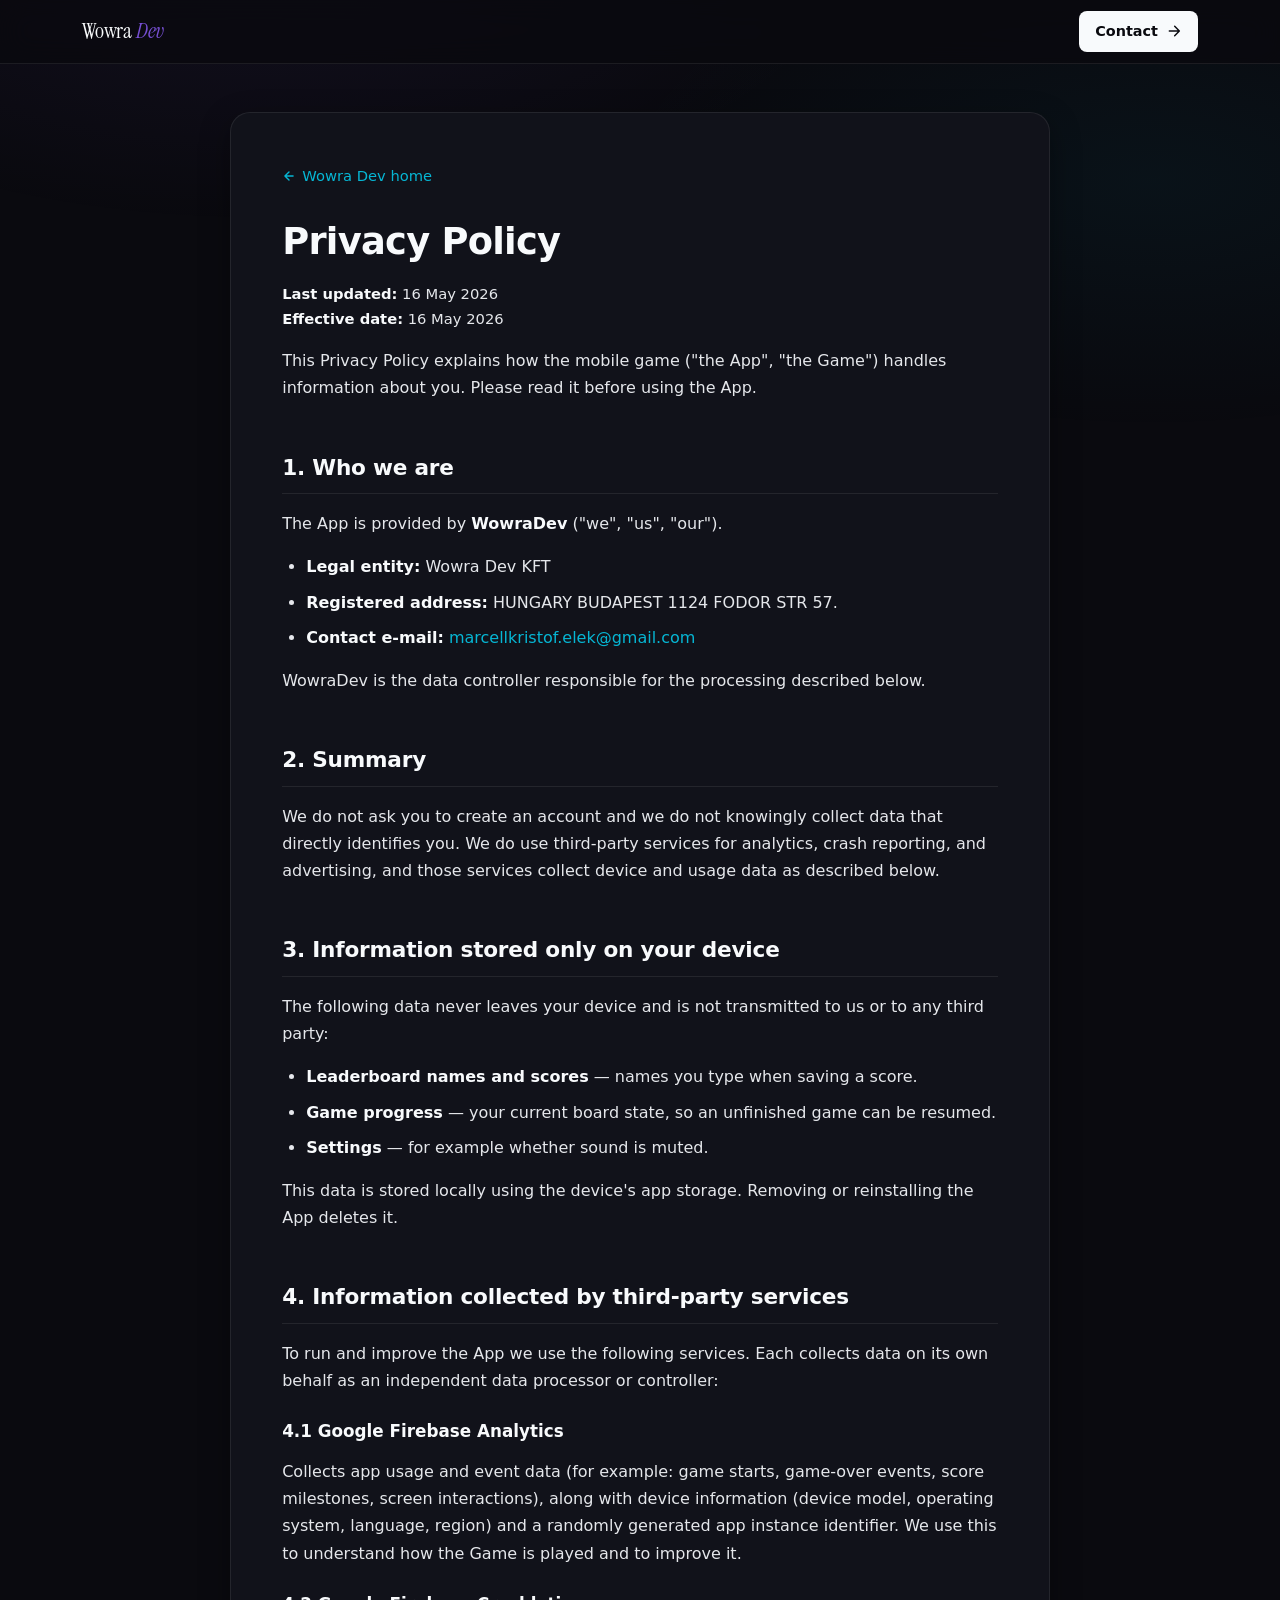
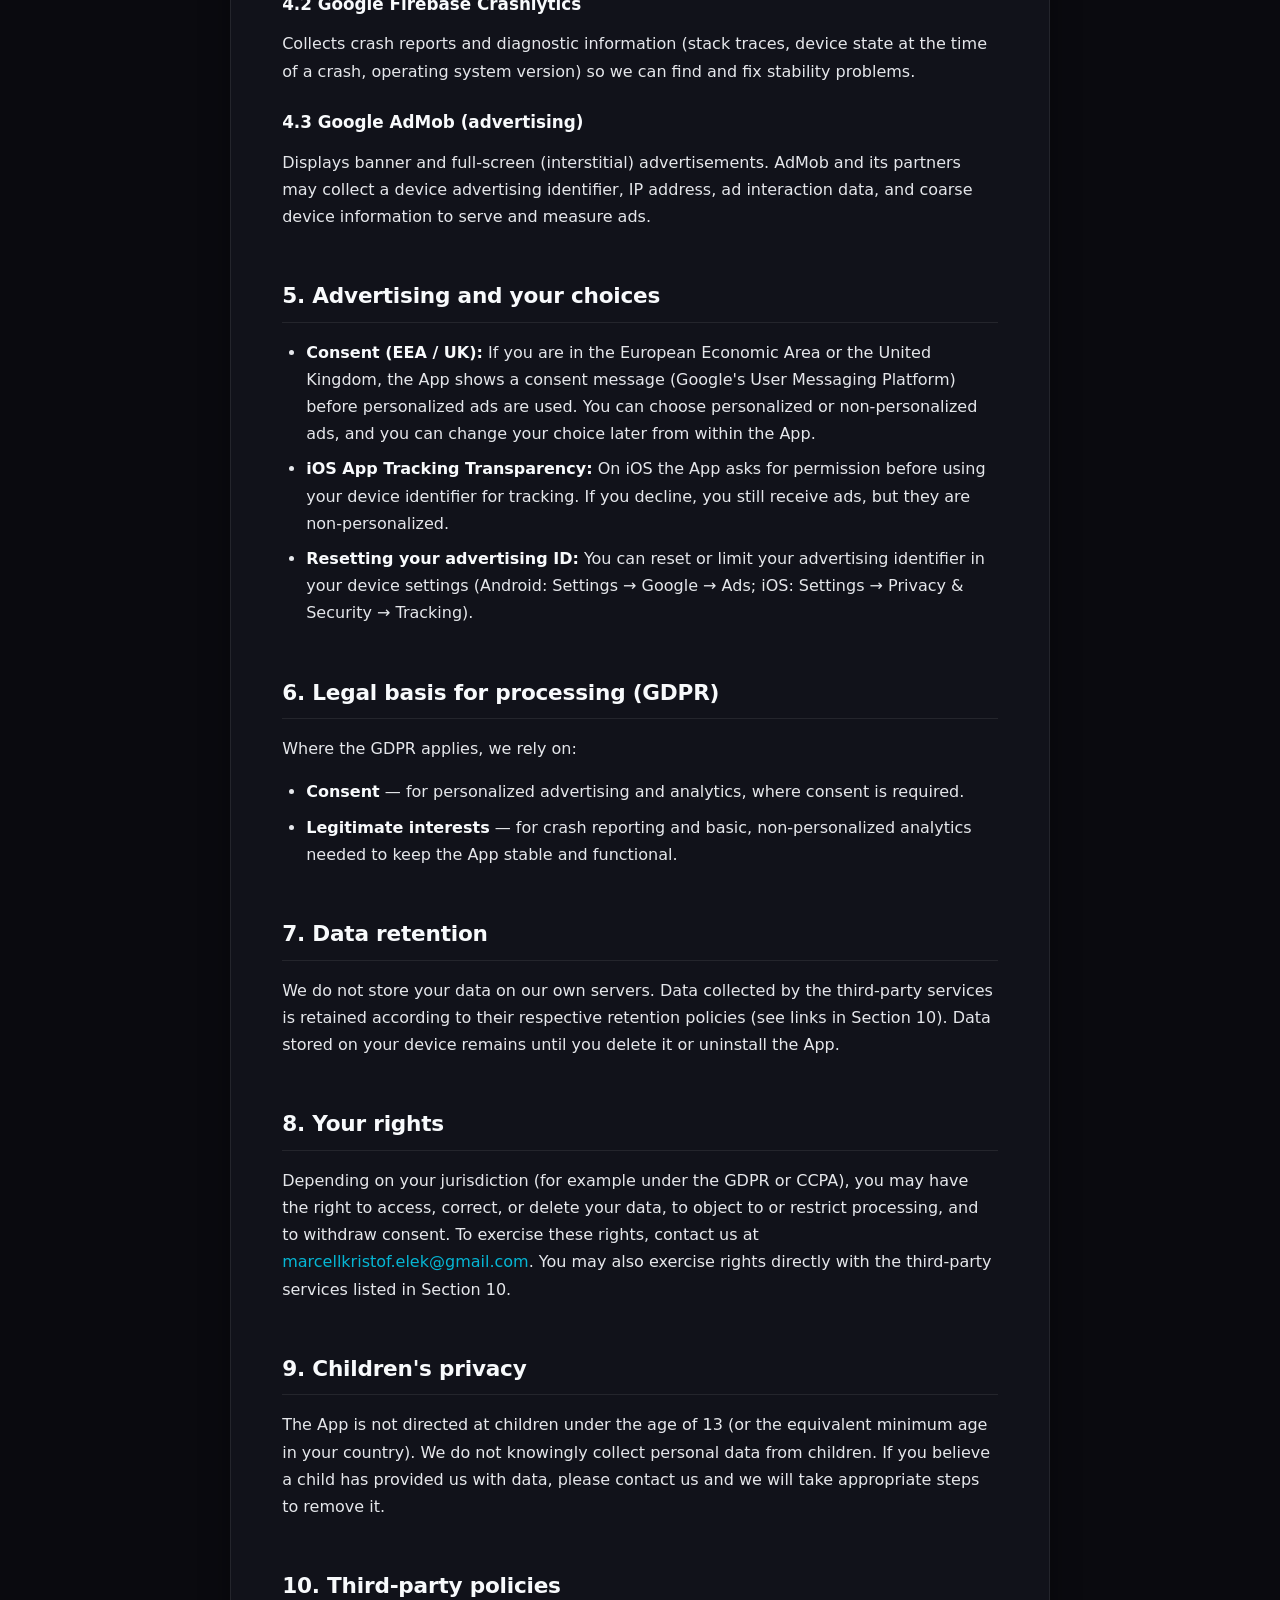
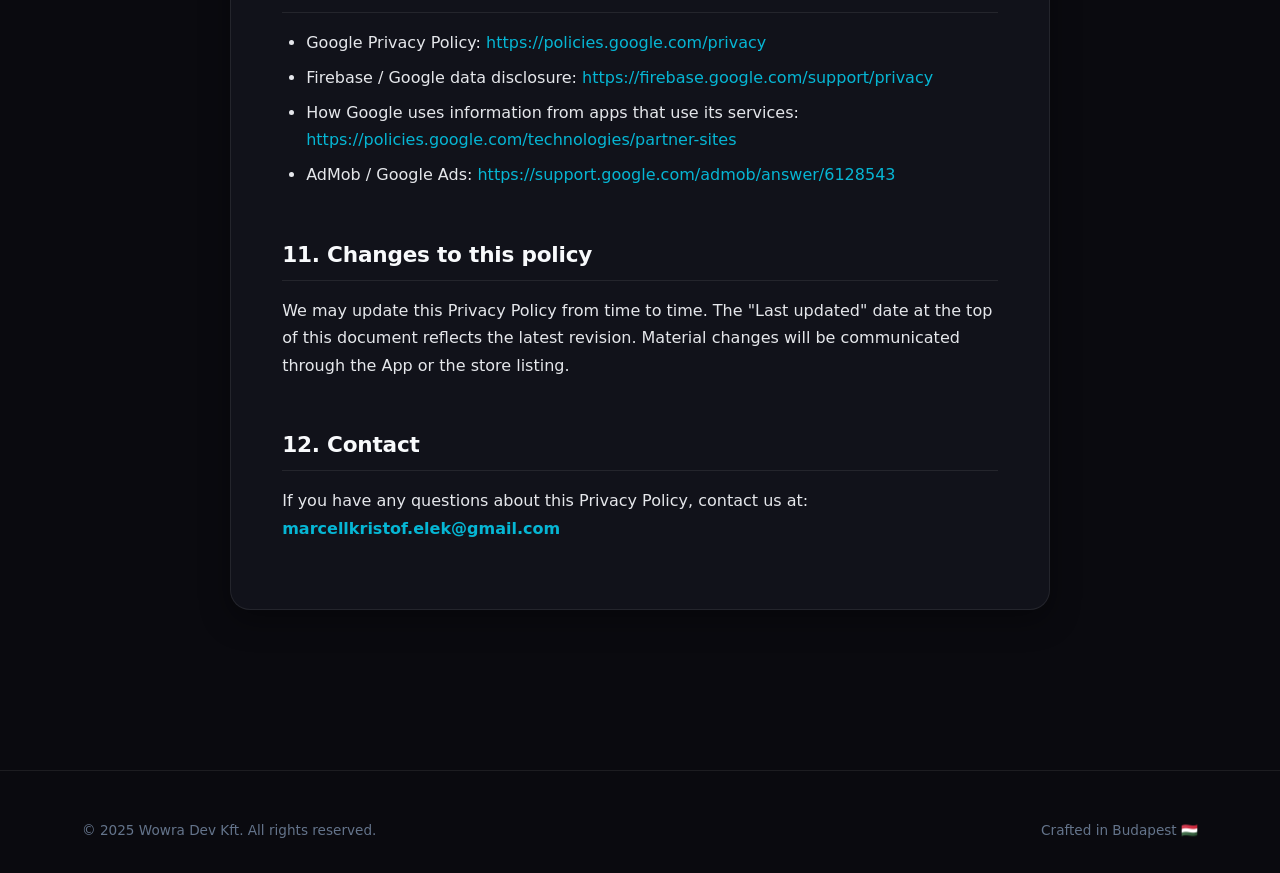
==== commit 3f99cb82: "privacy policy" ====
--- a/privacy/index.html
+++ b/privacy/index.html
@@ -3,8 +3,8 @@
 <head>
     <meta charset="UTF-8">
     <meta name="viewport" content="width=device-width, initial-scale=1.0">
-    <title>Privacy Policy — Blocks | Wowra Dev</title>
-    <meta name="description" content="Privacy Policy for Blocks, a single-player block puzzle game by WowraDev.">
+    <title>Privacy Policy | Wowra Dev</title>
+    <meta name="description" content="Privacy Policy">
     <link rel="preconnect" href="https://fonts.googleapis.com">
     <link rel="preconnect" href="https://fonts.gstatic.com" crossorigin>
     <link rel="stylesheet" href="../styles.css">
@@ -31,13 +31,13 @@
                 Wowra Dev home
             </a>
 
-            <h1>Privacy Policy — Blocks</h1>
+            <h1>Privacy Policy</h1>
             <p class="policy-meta">
                 <span><strong>Last updated:</strong> 16 May 2026</span>
                 <span><strong>Effective date:</strong> 16 May 2026</span>
             </p>
 
-            <p>This Privacy Policy explains how the mobile game <strong>Blocks</strong> ("the App", "the Game") handles information about you. Please read it before using the App.</p>
+            <p>This Privacy Policy explains how the mobile game ("the App", "the Game") handles information about you. Please read it before using the App.</p>
 
             <section>
                 <h2>1. Who we are</h2>
@@ -52,7 +52,7 @@
 
             <section>
                 <h2>2. Summary</h2>
-                <p>Blocks is a single-player puzzle game. We do not ask you to create an account and we do not knowingly collect data that directly identifies you. We do use third-party services for analytics, crash reporting, and advertising, and those services collect device and usage data as described below.</p>
+                <p>We do not ask you to create an account and we do not knowingly collect data that directly identifies you. We do use third-party services for analytics, crash reporting, and advertising, and those services collect device and usage data as described below.</p>
             </section>
 
             <section>
